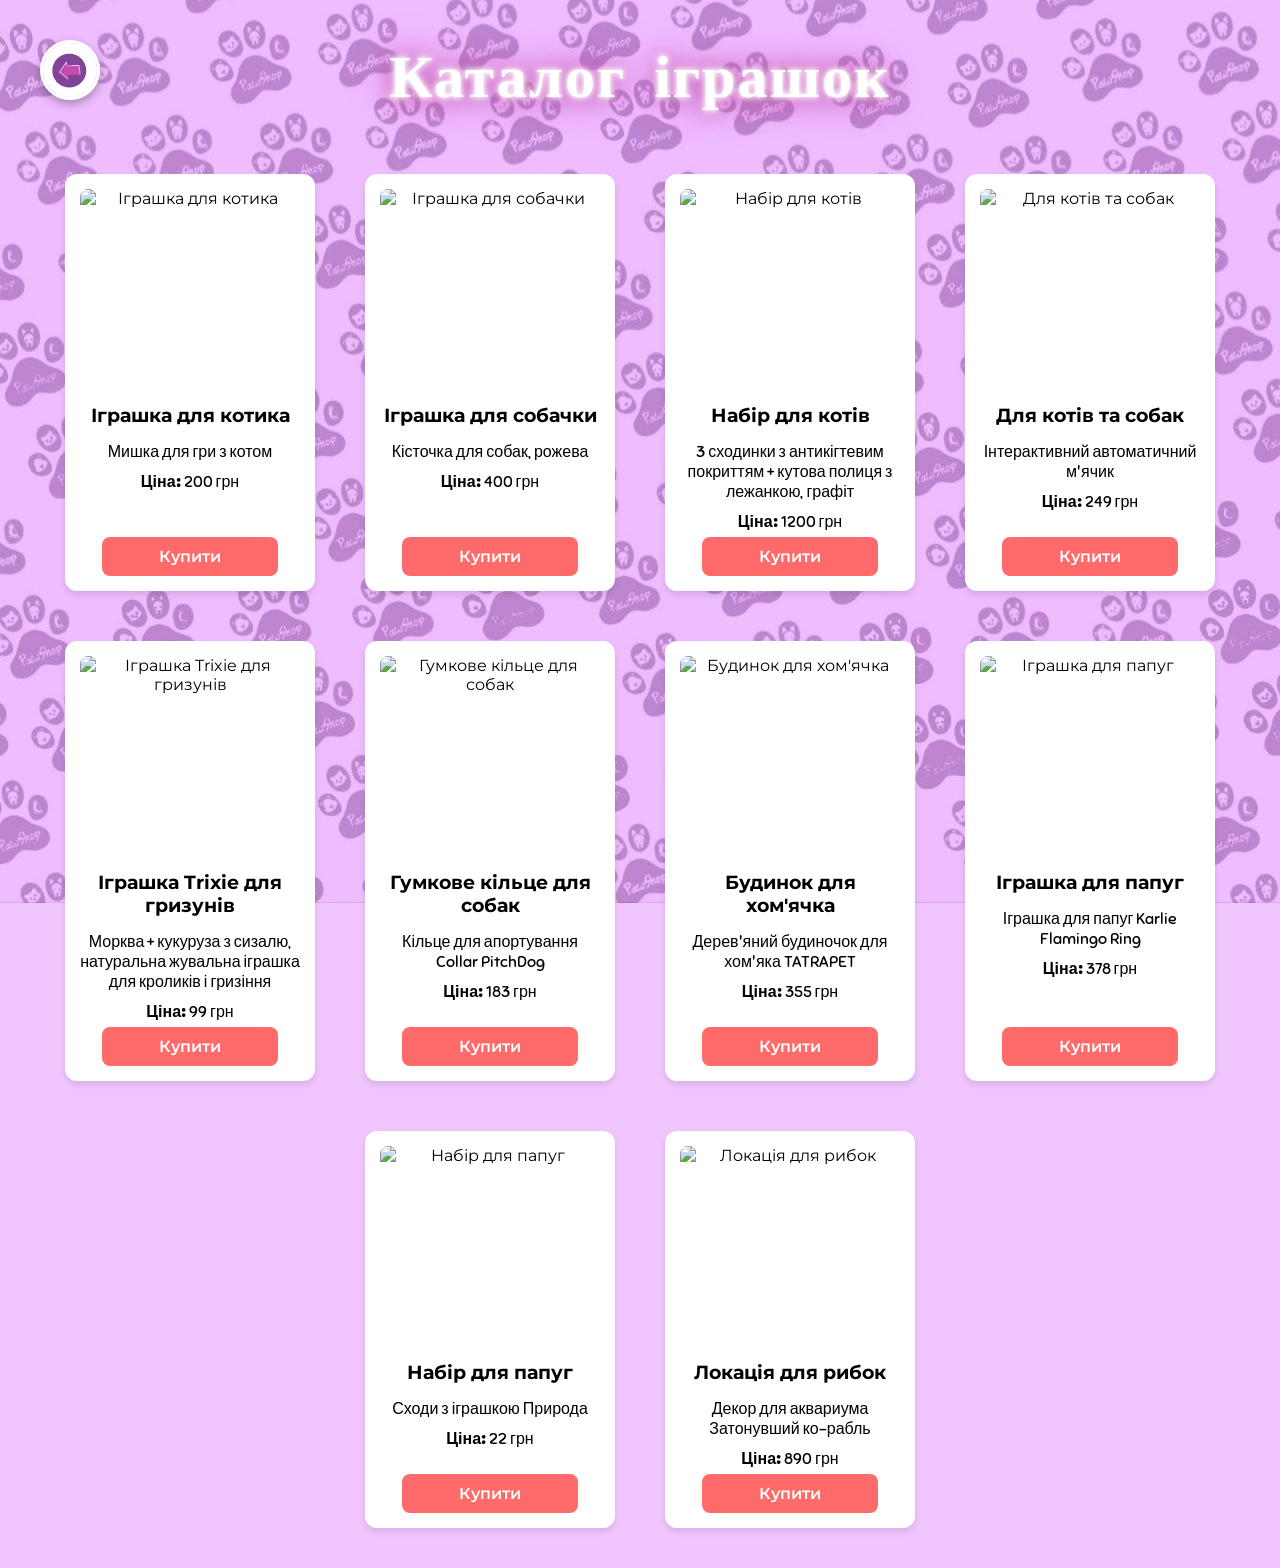
==== toys.html @ 11913cb7 "create site" ====
<!doctype html>
<html lang="en">
  <head>
    <meta charset="UTF-8" />
    <meta name="viewport" content="width=device-width, initial-scale=1.0" />
    <title>Document</title>
    <link rel="stylesheet" href="style.css" />
    <link rel="preconnect" href="https://fonts.googleapis.com" />
    <link rel="preconnect" href="https://fonts.gstatic.com" crossorigin />
    <link
      href="https://fonts.googleapis.com/css2?family=Caveat:wght@600&family=Montserrat:wght@900&family=Sniglet:wght@400;800&display=swap"
      rel="stylesheet"
    />
  </head>
  <body class="backfon">
    <div class="menu-overlay" id="menuOverlay">
        <!-- Close button (Хрестик) -->
        <div id="closeMenuBtn">
            <div class="close-btn"></div>
        </div>
        
        <!-- Неоновий надпис зверху -->
        <div class="neon-slogan">With love for pets ♡</div>
    </div>

    <a href="index.html#menu" class="back-arrow">
        <img src="arrow.jpg" alt="Back">
    </a>
    <h1 class="toys-title">Каталог іграшок</h1>
        <div class="cards-toys"></div>
  <script src="script.js"></script>
  </body>
</html>
---- style.css ----
/* ================= ЗАГАЛЬНІ СТИЛІ ================= */
* {
    margin: 0;
    padding: 0;
    box-sizing: border-box;
}

body {
    overflow-x: hidden;
    font-family: 'Montserrat', sans-serif;
    background-color: #f1c5ff; /* Запасний колір фону */
}

/* ================= ГОЛОВНИЙ ЕКРАН ================= */
.main-view {
    position: relative;
    width: 100vw;
    height: 100vh;
    min-height: 600px;
    background-color: #eab4f8; /* Light pink bottom layer */
    background-image: url("Group 2.png"); 
    background-size: cover;
    background-position: center;
    background-repeat: no-repeat;
    overflow: hidden;
}

.content-container {
    position: relative;
    z-index: 2;
    width: 100%;
    max-width: 1200px;
    margin: 0 auto;
    padding: 40px 50px;
    display: flex;
    justify-content: space-between;
    align-items: flex-start;
}

.left-side {
    display: flex;
    flex-direction: column;
    align-items: flex-start;
}

.top-row {
    display: flex;
    align-items: center;
    gap: 30px; /* Трохи збільшили відступ між лого і юзером */
    margin-bottom: 30px;
}

/* Логотип */
.logo-img {
    height: 120px; 
    width: auto;
}

/* Іконка користувача */
.user-icon {
    width: 50px;
    height: 50px;
    cursor: pointer;
    margin-top: 15px;
}

/* Бургер-меню */
.burger-open {
    width: 60px;
    height: 45px;
    display: flex;
    flex-direction: column;
    justify-content: space-between;
    cursor: pointer;
    margin-bottom: 40px;
    margin-left: 5px;
    transition: transform 0.2s;
}

.burger-open:hover {
    transform: scale(1.05);
}

.burger-open span {
    display: block;
    width: 100%;
    height: 6px;
    background-color: #ffffff;
    border-radius: 4px;
}

/* Заголовок "товари для тварин" */
.title {
    color: #ffffff;
    font-size: 60px;
    font-weight: 900;
    text-transform: lowercase;
    line-height: 1.1;
    letter-spacing: 1px;
    margin-left: 5px;
}

/* Права частина з лапкою (відкріплена від сітки, висить у кутку) */
.right-side {
    position: absolute;
    top: 50px;    
    right: 80px;  
    z-index: 5;
}

.paw-graphic {
    width: 350px; 
    height: auto;
}

/* ================= МЕНЮ (OVERLAY) ================= */
.menu-overlay {
    position: fixed;
    top: 0;
    left: 0;
    width: 100vw;
    height: 100vh;
    background-color: #f4c2f5; 
    background-image: url("background.png");
    background-size: cover;
    background-position: center;
    background-repeat: no-repeat;
    z-index: 100;
    display: flex;
    flex-direction: column;
    font-family: 'Sniglet', cursive;
    
    /* Анімація появи */
    opacity: 0;
    pointer-events: none;
    transition: opacity 0.4s ease-in-out;
}

.menu-overlay.active {
    opacity: 1;
    pointer-events: all;
}

.menu-header {
    position: relative;
    width: 100%;
    height: 120px;
    background: transparent;
    display: flex;
    justify-content: space-between;
    align-items: flex-start;
    padding: 40px 50px;
}

/* Кнопка закриття меню (перекриває намальовані полоски) */
#closeMenuBtn {
    position: absolute;
    top: 40px;
    left: 50px;
    width: 60px;
    height: 60px;
    background-color: #8f36a8;
    border-radius: 10px;
    display: flex;
    justify-content: center;
    align-items: center;
    cursor: pointer;
    z-index: 110;
    box-shadow: 0 0 10px rgba(0,0,0,0.2);
}

.close-btn {
    position: relative;
    width: 40px;
    height: 40px;
    cursor: pointer;
}

.close-btn::before, .close-btn::after {
    content: '';
    position: absolute;
    top: 50%;
    left: 0;
    width: 100%;
    height: 5px;
    background-color: white;
    border-radius: 5px;
}

.close-btn::before { transform: rotate(45deg); }
.close-btn::after { transform: rotate(-45deg); }

/* Неоновий слоган (With love for pets) */
.neon-slogan {
    position: absolute;
    top: 40px;
    right: 50px;
    font-size: 40px;
    color: #ffffff;
    font-family: 'Sniglet', cursive;
    text-shadow: 
        0 0 5px #fff,
        0 0 10px #fff,
        0 0 20px #ff00de,
        0 0 40px #ff00de,
        0 0 80px #ff00de;
    transform: rotate(-3deg);
    margin-top: -10px;
    margin-right: 20px;
    letter-spacing: 2px;
}

/* Контейнер категорій */
.categories-container {
    display: flex;
    justify-content: center;
    align-items: center;
    gap: 60px;
    margin: auto;
    flex-wrap: wrap;
    padding: 20px;
}

.category-item {
    display: flex;
    flex-direction: column;
    align-items: center;
    gap: 25px;
    opacity: 0;
    transform: translateY(60px);
    transition: all 0.5s cubic-bezier(0.175, 0.885, 0.32, 1.275);
}


.menu-overlay.active .category-item {
    opacity: 1;
    transform: translateY(0);
}

.menu-overlay.active .category-item:nth-child(1) { transition-delay: 0.1s; }
.menu-overlay.active .category-item:nth-child(2) { transition-delay: 0.25s; }
.menu-overlay.active .category-item:nth-child(3) { transition-delay: 0.4s; }

/* Кружечки категорій */
.circle-btn {
    width: 200px;
    height: 200px;
    background-color: #bd3c9e;
    border-radius: 50%;
    overflow: hidden; /* Обрізає все, що виходить за межі кола */
    display: flex;
    justify-content: center;
    align-items: center;
    box-shadow: 0 8px 20px rgba(189, 60, 158, 0.4);
    cursor: pointer;
    transition: transform 0.2s;
}

.circle-btn:hover {
    transform: scale(1.05);
}

.category-icon {
    width: 100%;
    height: 100%;
    object-fit: cover;
    transform: scale(1.4); /* Збільшує картинку, щоб білий фон сховався за краями кола */
}

/* Назви категорій */
.category-label {
    background-color: #fa71da;
    color: white;
    font-size: 36px;
    padding: 10px 45px;
    border-radius: 8px;
    border: 4px solid white;
    box-shadow: 0 4px 10px rgba(250, 113, 218, 0.5);
    letter-spacing: 2px;
}

.cards-toys {
    display: flex;
    flex-wrap: wrap;
    gap: 50px; /* Більше місця між картками */
    justify-content: center;
    margin: 40px 60px; /* Більше місця по краях */
}

.card {
    display: flex;
    flex-direction: column;
    align-items: center;
    background-color: #fff;
    border-radius: 12px;
    box-shadow: 0 4px 6px rgba(0,0,0,0.1);
    padding: 15px;
    width: 250px;
    text-align: center;
}

.card img {
    width: 100%;
    height: 200px;
    object-fit: cover;
    border-radius: 8px;
}

.card h3 {
    margin: 15px 0 10px 0;
    font-family: 'Montserrat', sans-serif;
}

.card p {
    margin: 5px 0;
    font-family: 'Sniglet', sans-serif;
}

.buy-btn {
    background-color: #ff6b6b;
    color: white;
    border: none;
    padding: 10px 20px;
    border-radius: 8px;
    font-family: 'Montserrat', sans-serif;
    font-weight: 600;
    font-size: 16px;
    cursor: pointer;
    margin-top: auto; /* Автоматичний відступ зверху, щоб притиснути кнопку до низу */
    width: 80%; /* Кнопка не буде на всю ширину картки */
}

.buy-btn:hover {
    background-color: #ff4757;
}

.backfon {
    background-image: url(fon1.jpg);
    background-size: cover;
    background-position: center;
    background-repeat: no-repeat;
    background-attachment: fixed;
    min-height: 100vh;
}

.toys-title {
    text-align: center;
    padding-top: 40px;
    padding-bottom: 20px;
    font-family: 'Sniglet', cursive;
    font-size: 60px;
    color: #ffffff;
    text-shadow: 
        0 0 5px #fff,
        0 0 10px #fff,
        0 0 20px #bd3c9e,
        0 0 40px #bd3c9e;
    letter-spacing: 2px;
}

.back-arrow {
    position: absolute;
    top: 40px;
    left: 40px;
    z-index: 50;
    transition: transform 0.2s;
    display: inline-block;
}

.back-arrow img {
    width: 60px;
    height: 60px;
    border-radius: 50%;
    object-fit: cover;
    box-shadow: 0 4px 10px rgba(0,0,0,0.3);
    border: 3px solid white;
}

.back-arrow:hover {
    transform: scale(1.1);
}
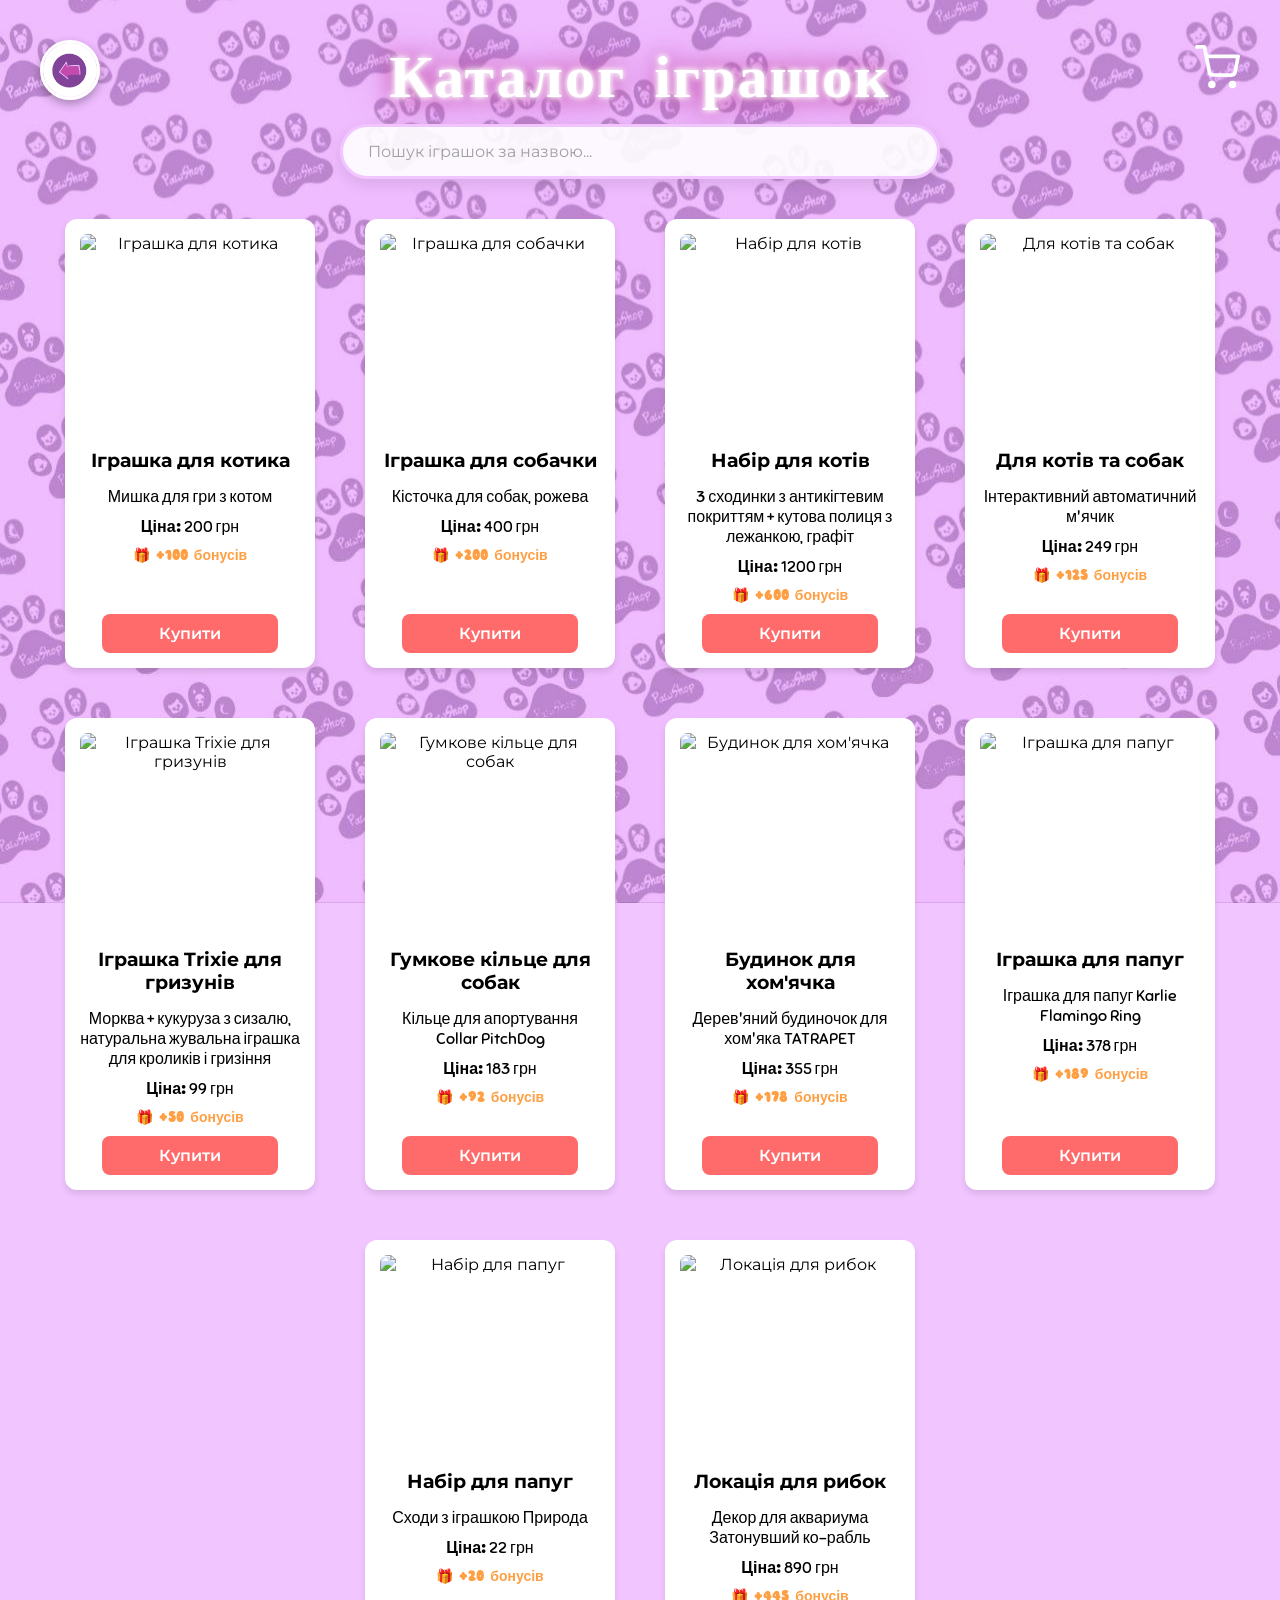
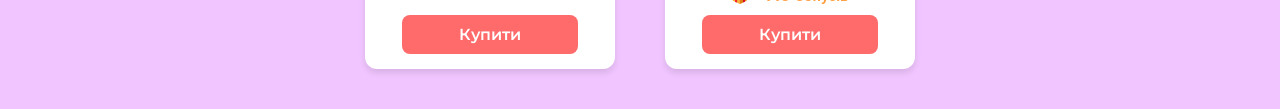
==== commit 85f6252d: "create profile" ====
--- a/toys.html
+++ b/toys.html
@@ -26,8 +26,22 @@
     <a href="index.html#menu" class="back-arrow">
         <img src="arrow.jpg" alt="Back">
     </a>
+    
+    <div class="cart-icon-wrapper toys-cart-icon" id="cartIconBtn">
+        <svg class="cart-icon" viewBox="0 0 24 24" fill="none" stroke="white" stroke-width="2" stroke-linecap="round" stroke-linejoin="round">
+            <circle cx="9" cy="21" r="1"></circle>
+            <circle cx="20" cy="21" r="1"></circle>
+            <path d="M1 1h4l2.68 13.39a2 2 0 0 0 2 1.61h9.72a2 2 0 0 0 2-1.61L23 6H6"></path>
+        </svg>
+        <span class="cart-badge" id="cartBadge">0</span>
+    </div>
     <h1 class="toys-title">Каталог іграшок</h1>
-        <div class="cards-toys"></div>
+    
+    <div class="search-container">
+        <input type="text" id="searchInput" placeholder="Пошук іграшок за назвою...">
+    </div>
+
+    <div class="cards-toys"></div>
   <script src="script.js"></script>
   </body>
 </html>
--- a/style.css
+++ b/style.css
@@ -378,4 +378,500 @@
 
 .back-arrow:hover {
     transform: scale(1.1);
+}
+
+/* ================= АВТОРИЗАЦІЯ (МОДАЛЬНЕ ВІКНО) ================= */
+.auth-overlay {
+    position: fixed;
+    top: 0;
+    left: 0;
+    width: 100vw;
+    height: 100vh;
+    background-color: rgba(0, 0, 0, 0.4);
+    backdrop-filter: blur(8px);
+    z-index: 200;
+    display: flex;
+    justify-content: center;
+    align-items: center;
+    opacity: 0;
+    pointer-events: none;
+    transition: opacity 0.4s ease-in-out;
+}
+
+.auth-overlay.active {
+    opacity: 1;
+    pointer-events: all;
+}
+
+.auth-modal {
+    background-color: #ffffff;
+    width: 90%;
+    max-width: 420px;
+    border-radius: 24px;
+    padding: 40px;
+    position: relative;
+    box-shadow: 0 15px 40px rgba(189, 60, 158, 0.3);
+    transform: translateY(40px);
+    transition: transform 0.4s cubic-bezier(0.175, 0.885, 0.32, 1.275);
+}
+
+.auth-overlay.active .auth-modal {
+    transform: translateY(0);
+}
+
+.close-btn-auth {
+    position: absolute;
+    top: 20px;
+    right: 20px;
+    width: 35px;
+    height: 35px;
+    background-color: #f1c5ff;
+    border-radius: 50%;
+    display: flex;
+    justify-content: center;
+    align-items: center;
+    cursor: pointer;
+    transition: background-color 0.3s, transform 0.2s;
+}
+
+.close-btn-auth:hover {
+    background-color: #eab4f8;
+    transform: scale(1.1);
+}
+
+.close-btn-auth::before, .close-btn-auth::after {
+    content: '';
+    position: absolute;
+    width: 50%;
+    height: 3px;
+    background-color: #8f36a8;
+    border-radius: 3px;
+}
+
+.close-btn-auth::before { transform: rotate(45deg); }
+.close-btn-auth::after { transform: rotate(-45deg); }
+
+.auth-tabs {
+    display: flex;
+    justify-content: space-around;
+    margin-bottom: 30px;
+    border-bottom: 2px solid #f1c5ff;
+}
+
+.auth-tab {
+    background: none;
+    border: none;
+    font-size: 18px;
+    font-family: 'Montserrat', sans-serif;
+    font-weight: 800;
+    color: #bfa3c6;
+    padding-bottom: 10px;
+    cursor: pointer;
+    transition: color 0.3s;
+    width: 50%;
+}
+
+.auth-tab.active {
+    color: #bd3c9e;
+    border-bottom: 3px solid #bd3c9e;
+}
+
+.auth-form {
+    display: none;
+    flex-direction: column;
+    gap: 20px;
+}
+
+.auth-form.active {
+    display: flex;
+    animation: fadeIn 0.5s ease-in-out;
+}
+
+@keyframes fadeIn {
+    from { opacity: 0; transform: translateY(10px); }
+    to { opacity: 1; transform: translateY(0); }
+}
+
+.auth-form h2 {
+    font-family: 'Sniglet', cursive;
+    color: #8f36a8;
+    text-align: center;
+    font-size: 28px;
+    margin-bottom: 5px;
+}
+
+.auth-form input {
+    width: 100%;
+    padding: 15px;
+    border: 2px solid #f1c5ff;
+    border-radius: 12px;
+    font-family: 'Montserrat', sans-serif;
+    font-size: 15px;
+    outline: none;
+    transition: border-color 0.3s, box-shadow 0.3s;
+    background-color: #fafafa;
+}
+
+.auth-form input:focus {
+    border-color: #bd3c9e;
+    box-shadow: 0 0 10px rgba(189, 60, 158, 0.1);
+    background-color: #ffffff;
+}
+
+.auth-submit-btn {
+    background-color: #bd3c9e;
+    color: white;
+    border: none;
+    padding: 16px;
+    border-radius: 12px;
+    font-family: 'Montserrat', sans-serif;
+    font-weight: 800;
+    font-size: 16px;
+    cursor: pointer;
+    transition: background-color 0.3s, transform 0.2s, box-shadow 0.2s;
+    margin-top: 10px;
+}
+
+.auth-submit-btn:hover {
+    background-color: #8f36a8;
+    transform: translateY(-3px);
+    box-shadow: 0 5px 15px rgba(143, 54, 168, 0.4);
+}
+
+/* ================= СПЛИВАЮЧІ ПОВІДОМЛЕННЯ (TOAST) ================= */
+.toast-notification {
+    position: fixed;
+    bottom: 30px;
+    right: 30px;
+    background-color: #ffffff;
+    border-radius: 15px;
+    padding: 15px 25px;
+    display: flex;
+    align-items: center;
+    gap: 15px;
+    box-shadow: 0 10px 30px rgba(189, 60, 158, 0.4);
+    z-index: 300;
+    transform: translateX(150%);
+    transition: transform 0.4s cubic-bezier(0.175, 0.885, 0.32, 1.275);
+    border-left: 5px solid #bd3c9e;
+}
+
+.toast-notification.show {
+    transform: translateX(0);
+}
+
+.toast-icon {
+    font-size: 24px;
+}
+
+.toast-message {
+    font-family: 'Montserrat', sans-serif;
+    font-weight: 600;
+    color: #8f36a8;
+    font-size: 16px;
+}
+
+/* Стан "Увійшов в акаунт" для іконки */
+.user-icon {
+    transition: all 0.3s ease;
+}
+
+.user-icon.logged-in {
+    fill: #ffffff;
+    stroke: #ffffff;
+    filter: drop-shadow(0 0 10px rgba(255, 255, 255, 0.8));
+    transform: scale(1.1);
+}
+
+/* ================= КОШИК (CART STYLES) ================= */
+.cart-icon-wrapper {
+    position: relative;
+    cursor: pointer;
+    margin-top: 15px;
+    display: flex;
+    align-items: center;
+    justify-content: center;
+    transition: transform 0.3s;
+}
+
+.cart-icon-wrapper:hover {
+    transform: scale(1.1);
+}
+
+.cart-icon {
+    width: 45px;
+    height: 45px;
+}
+
+.toys-cart-icon {
+    position: absolute;
+    top: 45px;
+    right: 40px;
+    z-index: 50;
+    margin-top: 0;
+}
+
+.cart-badge {
+    position: absolute;
+    top: -5px;
+    right: -5px;
+    background-color: #ff4757;
+    color: white;
+    font-size: 14px;
+    font-weight: bold;
+    border-radius: 50%;
+    width: 22px;
+    height: 22px;
+    display: flex;
+    align-items: center;
+    justify-content: center;
+    font-family: 'Montserrat', sans-serif;
+    border: 2px solid #eab4f8; /* default border, might mismatch backfon, let's use white */
+    border-color: white;
+    opacity: 0;
+    transform: scale(0);
+    transition: all 0.3s;
+}
+
+.cart-badge.show {
+    opacity: 1;
+    transform: scale(1);
+}
+
+.cart-modal-custom {
+    display: flex;
+    flex-direction: column;
+    max-height: 80vh;
+}
+
+.cart-items {
+    flex-grow: 1;
+    overflow-y: auto;
+    padding-right: 10px;
+    margin-top: 15px;
+    /* Custom scrollbar */
+}
+
+.cart-items::-webkit-scrollbar {
+    width: 6px;
+}
+
+.cart-items::-webkit-scrollbar-track {
+    background: #f1f1f1; 
+    border-radius: 10px;
+}
+
+.cart-items::-webkit-scrollbar-thumb {
+    background: #bd3c9e; 
+    border-radius: 10px;
+}
+
+.cart-item {
+    display: flex;
+    align-items: center;
+    gap: 15px;
+    padding: 15px;
+    border-radius: 12px;
+    background-color: #fafafa;
+    margin-bottom: 15px;
+    box-shadow: 0 2px 5px rgba(0,0,0,0.05);
+}
+
+.cart-item-img {
+    width: 60px;
+    height: 60px;
+    object-fit: cover;
+    border-radius: 8px;
+}
+
+.cart-item-info {
+    flex-grow: 1;
+    font-family: 'Montserrat', sans-serif;
+}
+
+.cart-item-info h4 {
+    font-size: 14px;
+    color: #333;
+    margin-bottom: 5px;
+}
+
+.cart-item-info p {
+    font-size: 14px;
+    font-weight: bold;
+    color: #bd3c9e;
+    margin-bottom: 8px;
+}
+
+.cart-item-controls {
+    display: flex;
+    align-items: center;
+    gap: 10px;
+}
+
+.qty-btn {
+    width: 25px;
+    height: 25px;
+    border-radius: 5px;
+    border: none;
+    background-color: #f1c5ff;
+    color: #8f36a8;
+    font-weight: bold;
+    cursor: pointer;
+    display: flex;
+    align-items: center;
+    justify-content: center;
+    font-size: 16px;
+    transition: background-color 0.2s;
+}
+
+.qty-btn:hover {
+    background-color: #eab4f8;
+}
+
+.remove-btn {
+    background: none;
+    border: none;
+    font-size: 20px;
+    cursor: pointer;
+    color: #ff4757;
+    transition: transform 0.2s;
+}
+
+.remove-btn:hover {
+    transform: scale(1.2);
+}
+
+/* ================= БОНУСИ ТА КАРТКА КЛІЄНТА (PROFILE) ================= */
+.bonus-tag {
+    color: #ff9f43;
+    font-weight: bold;
+    font-size: 14px;
+    margin: 5px 0 10px 0 !important;
+}
+
+.profile-modal {
+    width: 90%;
+    max-width: 500px;
+    padding: 30px;
+}
+
+.profile-header {
+    display: flex;
+    justify-content: space-between;
+    align-items: center;
+    margin-bottom: 20px;
+    border-bottom: 2px solid #f1c5ff;
+    padding-bottom: 15px;
+}
+
+.profile-stats {
+    display: flex;
+    gap: 20px;
+    margin-bottom: 20px;
+}
+
+.stat-box {
+    flex: 1;
+    background: #fafafa;
+    padding: 15px;
+    border-radius: 12px;
+    text-align: center;
+    border: 2px solid #f1c5ff;
+}
+
+.stat-box h4 {
+    color: #8f36a8;
+    margin-bottom: 5px;
+    font-family: 'Sniglet', cursive;
+    font-size: 16px;
+}
+
+.stat-box p {
+    font-size: 24px;
+    font-weight: bold;
+    color: #bd3c9e;
+    font-family: 'Montserrat', sans-serif;
+}
+
+.order-history {
+    max-height: 250px;
+    overflow-y: auto;
+    padding-right: 10px;
+}
+
+/* Custom scrollbar for order history */
+.order-history::-webkit-scrollbar {
+    width: 6px;
+}
+.order-history::-webkit-scrollbar-track {
+    background: #f1f1f1; 
+    border-radius: 10px;
+}
+.order-history::-webkit-scrollbar-thumb {
+    background: #bd3c9e; 
+    border-radius: 10px;
+}
+
+.order-item {
+    display: flex;
+    align-items: center;
+    gap: 15px;
+    padding: 10px;
+    border-bottom: 1px solid #f1c5ff;
+}
+
+.order-item:last-child {
+    border-bottom: none;
+}
+
+.order-item img {
+    width: 50px;
+    height: 50px;
+    border-radius: 8px;
+    object-fit: cover;
+}
+
+.logout-btn {
+    background-color: #ff6b6b;
+    margin-top: 20px;
+}
+
+.logout-btn:hover {
+    background-color: #ff4757;
+    box-shadow: 0 5px 15px rgba(255, 107, 107, 0.4);
+}
+
+/* ================= ПОШУК (SEARCH) ================= */
+.search-container {
+    display: flex;
+    justify-content: center;
+    margin: -10px auto 30px auto;
+    width: 90%;
+    max-width: 600px;
+    position: relative;
+    z-index: 10;
+}
+
+#searchInput {
+    width: 100%;
+    padding: 15px 25px;
+    border-radius: 30px;
+    border: 3px solid #f1c5ff;
+    font-family: 'Montserrat', sans-serif;
+    font-size: 16px;
+    color: #333;
+    outline: none;
+    box-shadow: 0 5px 15px rgba(0,0,0,0.1);
+    transition: all 0.3s;
+    background-color: rgba(255, 255, 255, 0.9);
+}
+
+#searchInput::placeholder {
+    color: #a0a0a0;
+}
+
+#searchInput:focus {
+    border-color: #bd3c9e;
+    box-shadow: 0 5px 20px rgba(189, 60, 158, 0.4);
+    background-color: #ffffff;
 }
